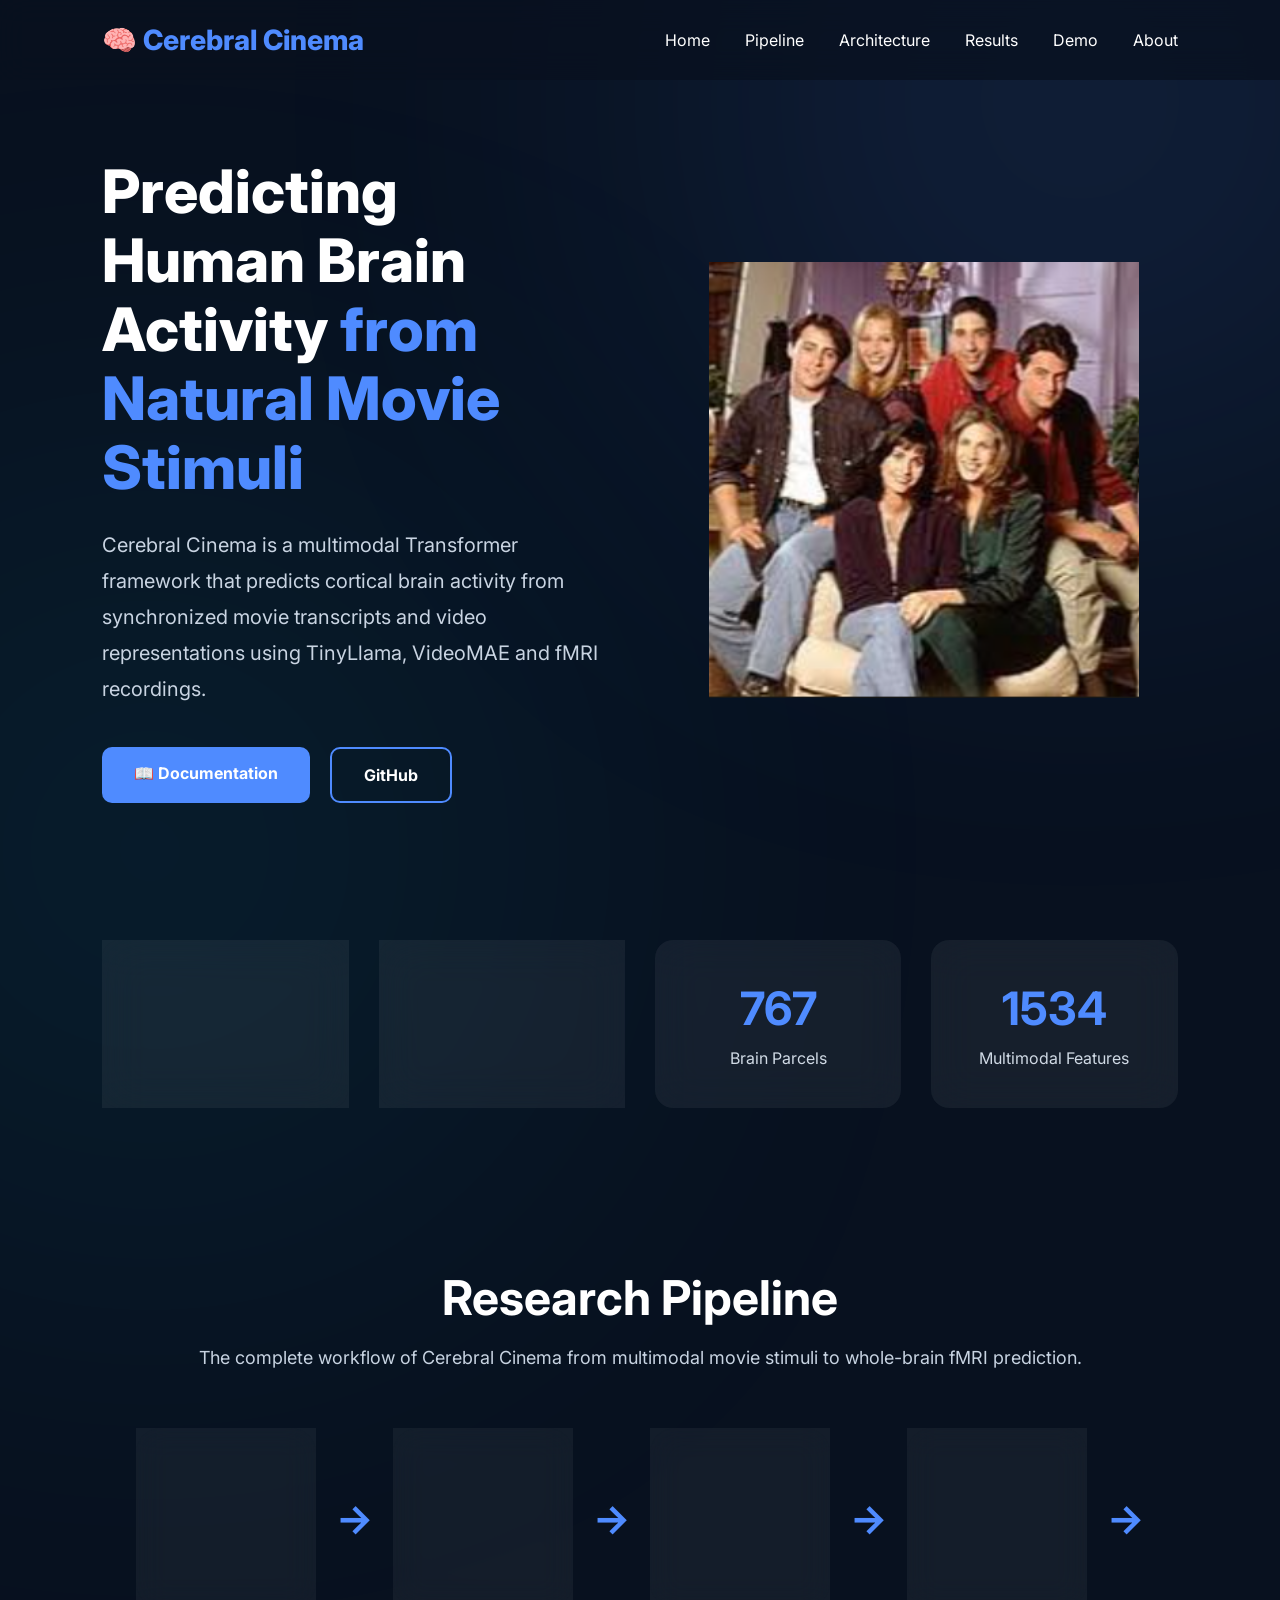
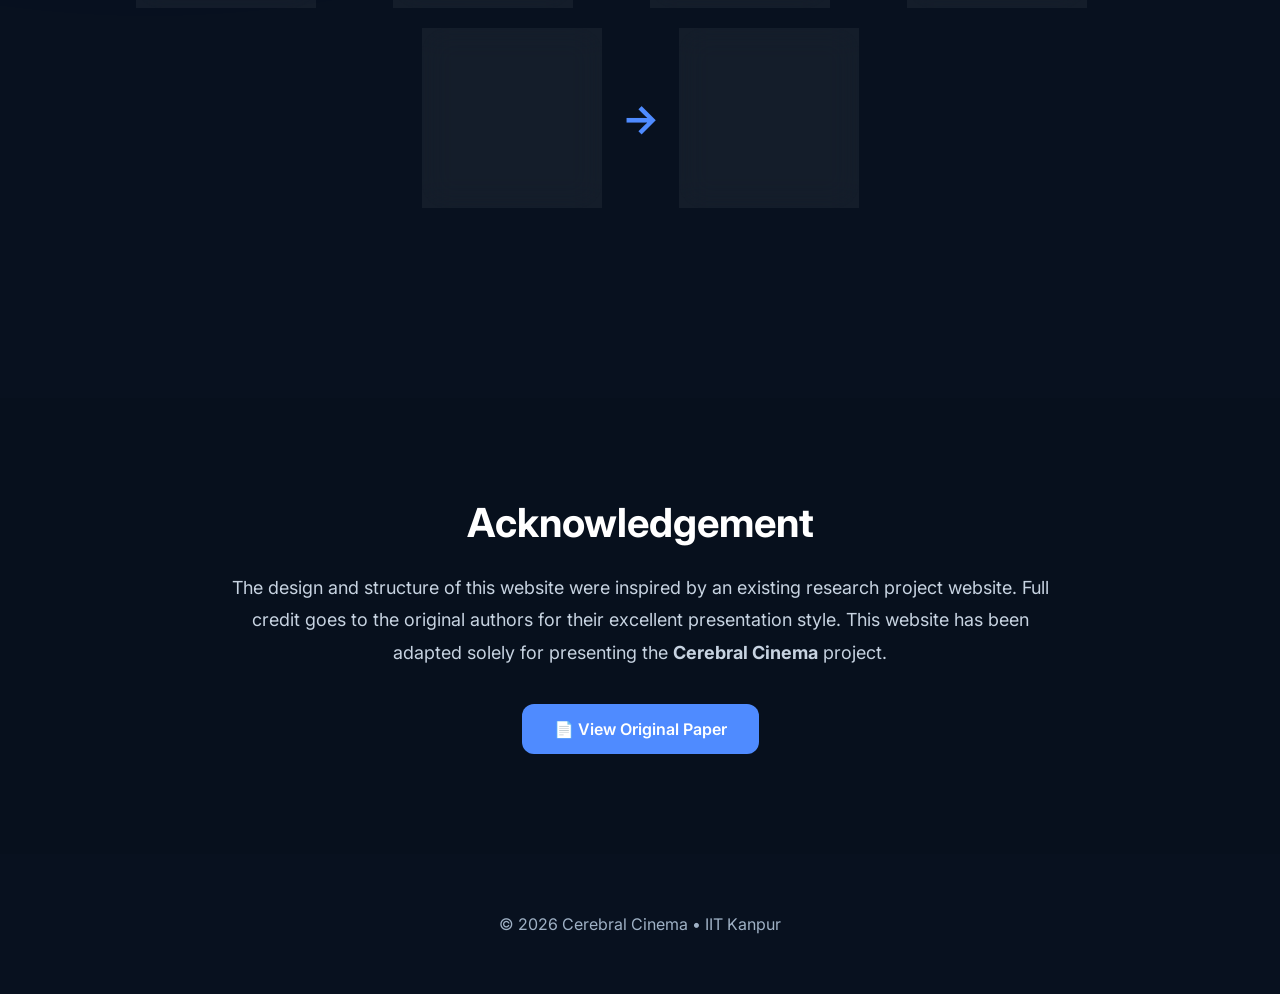
==== website/index.html @ 1fa5cd55 "Add frontend website" ====
<!DOCTYPE html>
<html lang="en">

<head>

    <meta charset="UTF-8">

    <meta name="viewport" content="width=device-width, initial-scale=1.0">

    <title>Cerebral Cinema</title>

    <link rel="stylesheet" href="style.css">

    <link rel="preconnect" href="https://fonts.googleapis.com">

    <link rel="preconnect" href="https://fonts.gstatic.com" crossorigin>

    <link href="https://fonts.googleapis.com/css2?family=Inter:wght@300;400;500;700;800&family=Poppins:wght@400;600;700&display=swap" rel="stylesheet">

</head>

<body>

<!-- Navigation -->

<nav>

    <div class="logo">

        🧠 Cerebral Cinema

    </div>

    <ul>

        <li><a href="#">Home</a></li>

        <li><a href="pages/pipeline.html">Pipeline</a></li>

        <li><a href="pages/model.html">Architecture</a></li>

        <li><a href="pages/prediction.html">Results</a></li>

        <li><a href="pages/demo.html">Demo</a></li>

        <li><a href="pages/about.html">About</a></li>

    </ul>

</nav>

<!-- Hero -->

<section class="hero">

    <div class="hero-text">

        <h1>

            Predicting Human Brain Activity

            <span>from Natural Movie Stimuli</span>

        </h1>

        <p>

            Cerebral Cinema is a multimodal Transformer framework that predicts
            cortical brain activity from synchronized movie transcripts and video
            representations using TinyLlama, VideoMAE and fMRI recordings.

        </p>

        <div class="buttons">

            <a href="https://github.com/milindbathla1812/Cerebral_Cinema_SummerProject/blob/main/README.md" target="_blank" class="btn">

                📖 Documentation

            </a>

            <a href="https://github.com/milindbathla1812/Cerebral_Cinema_SummerProject"

                class="btn secondary">

                GitHub

            </a>

        </div>

    </div>

    <div class="hero-image">

        <img src="../images/cerebral.png" alt="Cerebral Cinema">
    </div>

</section>

<!-- Statistics -->

<section class="stats">

    <div class="card">

        <h2>4</h2>

        <p>Participants</p>

    </div>

    <div class="card">

        <h2>6</h2>

        <p>TV Seasons</p>

    </div>

    <div class="card">

        <h2>1000</h2>

        <p>Brain Parcels</p>

    </div>

    <div class="card">

        <h2>2048 + 768</h2>

        <p>Multimodal Features</p>

    </div>

</section>

<!-- ================= Pipeline ================= -->

<section class="pipeline" id="pipeline">

    <h2>Research Pipeline</h2>

    <p>
        The complete workflow of Cerebral Cinema from multimodal movie stimuli
        to whole-brain fMRI prediction.
    </p>

    <div class="pipeline-container">

        <div class="pipeline-box">
            🎬
            <h3>Movie Clips</h3>
            <span>Friends S1-S6</span>
        </div>

        <div class="arrow">→</div>

        <div class="pipeline-box">
            💬
            <h3>TinyLlama</h3>
            <span>2048-d Text Embeddings</span>
        </div>

        <div class="arrow">→</div>

        <div class="pipeline-box">
            🎥
            <h3>VideoMAE</h3>
            <span>8 × 768 Visual Embeddings</span>
        </div>

        <div class="arrow">→</div>

        <div class="pipeline-box">
            🔗
            <h3>Fusion</h3>
            <span>Concatenation</span>
        </div>

        <div class="arrow">→</div>

        <div class="pipeline-box">
            🤖
            <h3>Transformer</h3>
            <span>4 Layers · 8 Heads</span>
        </div>

        <div class="arrow">→</div>

        <div class="pipeline-box">
            🧠
            <h3>Brain Activity</h3>
            <span>1000 Parcels</span>
        </div>

    </div>

</section>

<section class="acknowledgement">

    <h2>Acknowledgement</h2>

    <p>
        The design and structure of this website were inspired by an existing
        research project website. Full credit goes to the original authors for
        their excellent presentation style. This website has been adapted solely
        for presenting the <strong>Cerebral Cinema</strong> project.
    </p>

    <a href="https://arxiv.org/abs/2507.22229" target="_blank" class="paper-btn">
        📄 View Original Paper
    </a>

</section>

<!-- Footer -->

<footer>

<p>

© 2026 Cerebral Cinema • IIT Kanpur

</p>

</footer>

<script src="script.js"></script>

</body>

</html>
---- website/style.css ----
/* ===========================
   Cerebral Cinema
=========================== */

*{
    margin:0;
    padding:0;
    box-sizing:border-box;
}

html{
    scroll-behavior:smooth;
}

body{

    font-family:"Inter",sans-serif;

    background:#08111f;

    color:white;

    overflow-x:hidden;

}


/* Background */

body::before{

    content:"";

    position:fixed;

    width:700px;

    height:700px;

    background:#4F8BFF;

    border-radius:50%;

    filter:blur(220px);

    top:-250px;

    right:-150px;

    opacity:.18;

    z-index:-1;

}

body::after{

    content:"";

    position:fixed;

    width:600px;

    height:600px;

    background:#00d4ff;

    border-radius:50%;

    filter:blur(250px);

    bottom:-250px;

    left:-150px;

    opacity:.14;

    z-index:-1;

}


/* ===========================
   NAVBAR
=========================== */

nav{

    width:100%;

    height:80px;

    display:flex;

    justify-content:space-between;

    align-items:center;

    padding:0 8%;

    position:fixed;

    top:0;

    background:rgba(8,17,31,.75);

    backdrop-filter:blur(15px);

    z-index:999;

}

.logo{

    font-size:28px;

    font-weight:800;

    color:#4F8BFF;

}

nav ul{

    list-style:none;

    display:flex;

    gap:35px;

}

nav a{

    text-decoration:none;

    color:white;

    transition:.3s;

}

nav a:hover{

    color:#4F8BFF;

}


/* ===========================
   HERO
=========================== */

.hero{

    min-height:100vh;

    display:grid;

    grid-template-columns:1fr 1fr;

    align-items:center;

    gap:60px;

    padding:130px 8% 70px;

}

.hero h1{

    font-size:60px;

    line-height:1.15;

    font-weight:800;

}

.hero h1 span{

    color:#4F8BFF;

}

.hero p{

    margin-top:25px;

    font-size:20px;

    color:#c9d4e2;

    line-height:1.8;

}

.hero-image{

    display:flex;

    justify-content:center;

}

.hero-image img{

    width:430px;

    animation:float 4s ease-in-out infinite;

}


@keyframes float{

    50%{

        transform:translateY(-18px);

    }

}


/* Buttons */

.buttons{

    display:flex;

    gap:20px;

    margin-top:40px;

}

.btn{

    text-decoration:none;

    background:#4F8BFF;

    color:white;

    padding:16px 32px;

    border-radius:10px;

    font-weight:700;

    transition:.35s;

}

.btn:hover{

    transform:translateY(-5px);

    box-shadow:0 15px 40px rgba(79,139,255,.35);

}

.secondary{

    background:transparent;

    border:2px solid #4F8BFF;

}


/* ===========================
   STATS
=========================== */

.stats{

    display:grid;

    grid-template-columns:repeat(4,1fr);

    gap:30px;

    padding:40px 8%;

}

.card{

    background:rgba(255,255,255,.06);

    backdrop-filter:blur(20px);

    border-radius:18px;

    padding:40px;

    text-align:center;

    transition:.35s;

}

.card:hover{

    transform:translateY(-10px);

}

.card h2{

    color:#4F8BFF;

    font-size:46px;

}

.card p{

    margin-top:12px;

    color:#d0dae5;

}


/* ===========================
   OVERVIEW
=========================== */

.overview{

    padding:90px 8%;

    text-align:center;

}

.overview h2{

    font-size:42px;

    margin-bottom:35px;

}

.overview p{

    max-width:900px;

    margin:auto;

    line-height:1.9;

    color:#cbd6e3;

    font-size:19px;

}

.overview img{

    width:95%;

    margin-top:60px;

    border-radius:20px;

    box-shadow:0 25px 80px rgba(0,0,0,.4);

}


/* ===========================
   FOOTER
=========================== */

footer{

    text-align:center;

    padding:60px;

    color:#9fb1c5;

}


/* ===========================
   MOBILE
=========================== */

@media(max-width:1000px){

.hero{

    grid-template-columns:1fr;

    text-align:center;

}

.hero-image{

    order:-1;

}

.stats{

    grid-template-columns:repeat(2,1fr);

}

.hero h1{

    font-size:45px;

}

}

@media(max-width:650px){

.stats{

    grid-template-columns:1fr;

}

nav{

    flex-direction:column;

    height:auto;

    padding:20px;

}

nav ul{

    margin-top:15px;

    flex-wrap:wrap;

    justify-content:center;

}

.hero{

    padding-top:170px;

}

.hero-image img{

    width:320px;

}

.hero h1{

    font-size:36px;

}

}
/* ==========================
   PIPELINE
========================== */

.pipeline{

    padding:120px 8%;

    text-align:center;

}

.pipeline h2{

    font-size:48px;

    margin-bottom:20px;

}

.pipeline p{

    color:#c7d3e1;

    margin-bottom:60px;

    font-size:18px;

}

.pipeline-container{

    display:flex;

    justify-content:center;

    align-items:center;

    flex-wrap:wrap;

    gap:20px;

    margin-bottom:70px;

}

.pipeline-box{

    width:180px;

    height:180px;

    border-radius:25px;

    background:rgba(255,255,255,.05);

    backdrop-filter:blur(15px);

    transition:.35s;

    display:flex;

    flex-direction:column;

    justify-content:center;

    align-items:center;

    cursor:pointer;

    font-size:40px;

}

.pipeline-box h3{

    margin-top:15px;

    font-size:22px;

}

.pipeline-box span{

    margin-top:10px;

    color:#9fb4ca;

    font-size:14px;

}

.pipeline-box:hover{

    transform:translateY(-12px) scale(1.05);

    background:#4F8BFF;

    box-shadow:0 20px 50px rgba(79,139,255,.45);

}

.arrow{

    font-size:40px;

    color:#4F8BFF;

    font-weight:bold;

}

.pipeline img{

    width:95%;

    margin-top:60px;

    border-radius:20px;

}
.pipeline-box.active{

    background:#4F8BFF;

    transform:scale(1.08);

}
.acknowledgement{

    padding:100px 8%;

    background:#07101d;

    display:flex;

    flex-direction:column;

    align-items:center;

    justify-content:center;

    text-align:center;

}

.acknowledgement h2{

    font-size:40px;

    margin-bottom:25px;

}

.acknowledgement p{

    max-width:850px;

    margin:0 auto;

    line-height:1.8;

    color:#c7d3e1;

    font-size:18px;

}

.paper-btn{

    display:inline-block;

    margin-top:35px;

    padding:15px 32px;

    background:#4F8BFF;

    color:#ffffff;          /* White text */
    text-decoration:none;   /* Remove underline */

    border-radius:12px;

    font-weight:600;

    transition:.3s;

}

.paper-btn:hover{

    color:#ffffff;          /* Keep white on hover */

    transform:translateY(-4px);

    box-shadow:0 15px 35px rgba(79,139,255,.35);

}
/* ===========================
PAGE HERO
=========================== */

.page-hero{

padding:170px 10% 90px;

text-align:center;

}

.page-hero h1{

font-size:60px;

margin-bottom:25px;

}

.page-hero p{

font-size:22px;

color:#c8d2df;

max-width:900px;

margin:auto;

line-height:1.8;

}

/* ===========================
CONTENT
=========================== */

.content{

padding:80px 10%;

}

.content h2{

font-size:42px;

margin-bottom:30px;

color:#4F8BFF;

}

.content p{

font-size:19px;

line-height:1.9;

color:#c8d2df;

margin-bottom:25px;

}

/* ===========================
INFO GRID
=========================== */

.info-grid{

display:grid;

grid-template-columns:repeat(auto-fit,minmax(240px,1fr));

gap:30px;

margin-top:40px;

}

.info-card{

background:rgba(255,255,255,.05);

padding:35px;

border-radius:18px;

transition:.35s;

}

.info-card:hover{

transform:translateY(-10px);

}

.info-card h3{

margin-bottom:18px;

color:#4F8BFF;

}

/* ===========================
OBJECTIVES
=========================== */

.objective{

background:rgba(255,255,255,.05);

padding:22px;

border-radius:12px;

margin-bottom:20px;

font-size:20px;

}

/* ===========================
SECTION IMAGE
=========================== */

.section-image{

display:block;

width:80%;

margin:50px auto;

border-radius:18px;

box-shadow:0 25px 60px rgba(0,0,0,.4);

}
.config-table{

width:70%;

margin:40px auto;

border-collapse:collapse;

font-size:20px;

}

.config-table th{

padding:16px 24px;

background:#4F8BFF;

color:white;

font-size:22px;

text-align:left;

}

.config-table td{

padding:14px 24px;

border-bottom:1px solid rgba(255,255,255,0.12);

}

.config-table td:first-child{

width:60%;

font-weight:600;

text-align:left;

}

.config-table td:last-child{

width:40%;

text-align:center;

}

.config-table tr:hover{

background:rgba(79,139,255,0.08);

transition:0.3s;

}
.architecture{

display:flex;
flex-direction:column;
align-items:center;
gap:18px;
margin-top:50px;

}

.arch-box{

width:320px;
padding:20px;

background:#13253b;

border-radius:15px;

text-align:center;

box-shadow:0 8px 20px rgba(0,0,0,.3);

transition:.3s;

}

.arch-box:hover{

transform:translateY(-6px);

}

.arch-box h3{

margin:10px 0;

color:#5da8ff;

}

.arch-box p{

font-size:15px;

margin:0;

}

.arch-arrow{

font-size:40px;

color:#5da8ff;

font-weight:bold;

}

.highlight{

background:#204b8f;

}

.transformer{

background:#6b3fa0;

}

.prediction{

background:#1f6a54;

}
.transformer-flow{

display:flex;

flex-direction:column;

align-items:center;

gap:18px;

margin-top:50px;

}

.tf-box{

width:360px;

padding:20px;

background:#13253b;

border-radius:12px;

text-align:center;

font-weight:600;

box-shadow:0 6px 20px rgba(0,0,0,.25);

}

.tf-arrow{

font-size:32px;

color:#4F8BFF;

}

.attention{

background:#315ea8;

}

.feedforward{

background:#7b489c;

}

.output{

background:#1d8a63;

}
.demo-box{

background:#13253b;

padding:50px;

border-radius:20px;

text-align:center;

width:60%;

margin:auto;

box-shadow:0 15px 40px rgba(0,0,0,.3);

}

.demo-box input{

padding:12px;

font-size:18px;

margin-bottom:20px;

}
.workflow{

display:flex;

justify-content:center;

align-items:center;

gap:10px;

margin:50px auto;

flex-wrap:nowrap;

overflow-x:auto;

padding:10px;

}

.workflow-box{

width:125px;

height:110px;

padding:12px;

background:#13253b;

border-radius:12px;

display:flex;

flex-direction:column;

justify-content:center;

align-items:center;

text-align:center;

box-shadow:0 6px 15px rgba(0,0,0,.25);

transition:.3s;

flex-shrink:0;

}

.workflow-box:hover{

transform:translateY(-5px);

}

.workflow-box h3{

margin-top:8px;

font-size:16px;

line-height:1.2;

color:#5DA8FF;

}

.workflow-box p{

font-size:12px;

margin-top:4px;

}

.workflow-arrow{

font-size:28px;

color:#5DA8FF;

font-weight:bold;

flex-shrink:0;

}

.transformer-box{

background:#6D43B6;

}

.prediction-box{

background:#20725A;

}
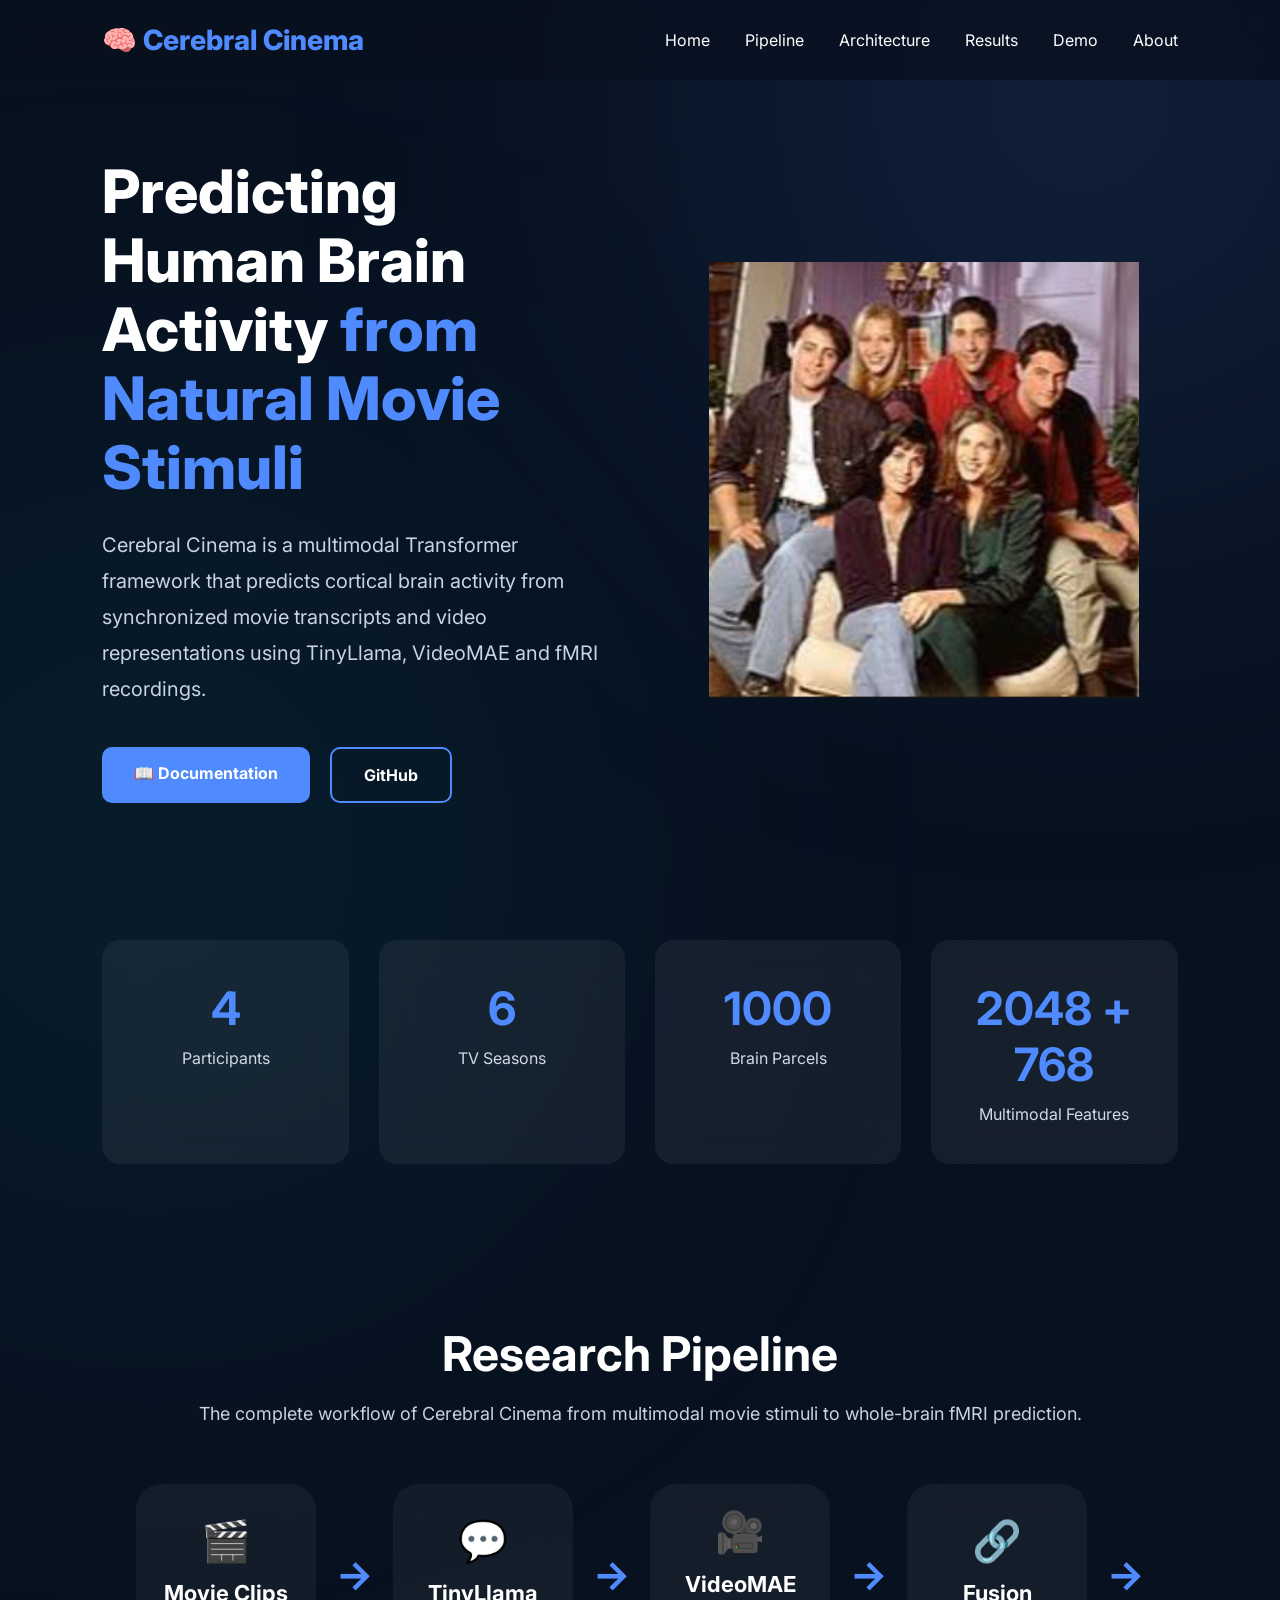
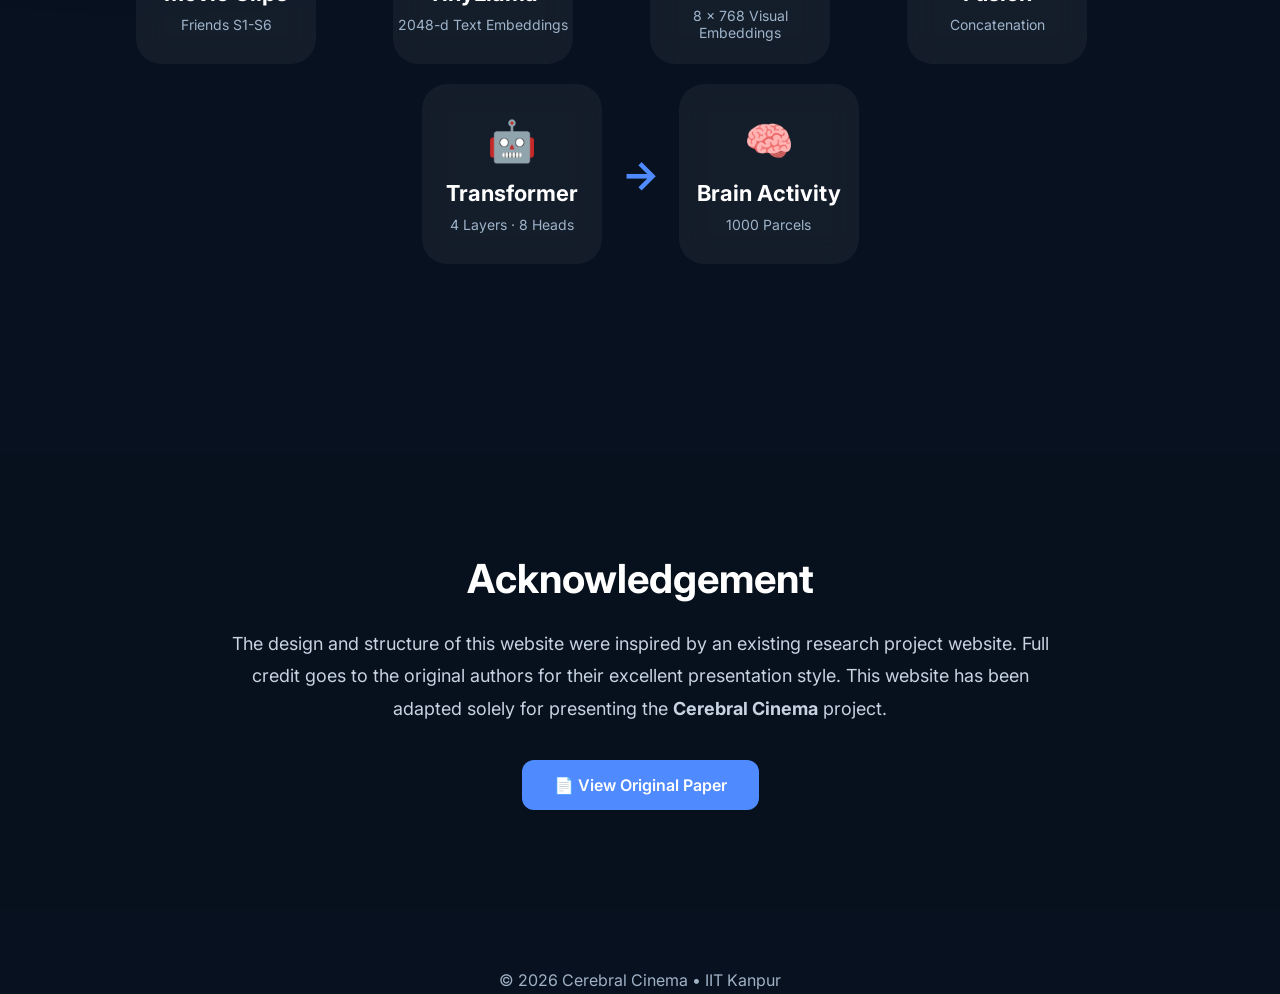
==== commit 72760914: "new changes" ====
--- a/website/index.html
+++ b/website/index.html
@@ -93,7 +93,7 @@
 
     <div class="hero-image">
 
-        <img src="../images/cerebral.png" alt="Cerebral Cinema">
+        <img src="images/cerebral.png" alt="Cerebral Cinema">
     </div>
 
 </section>
